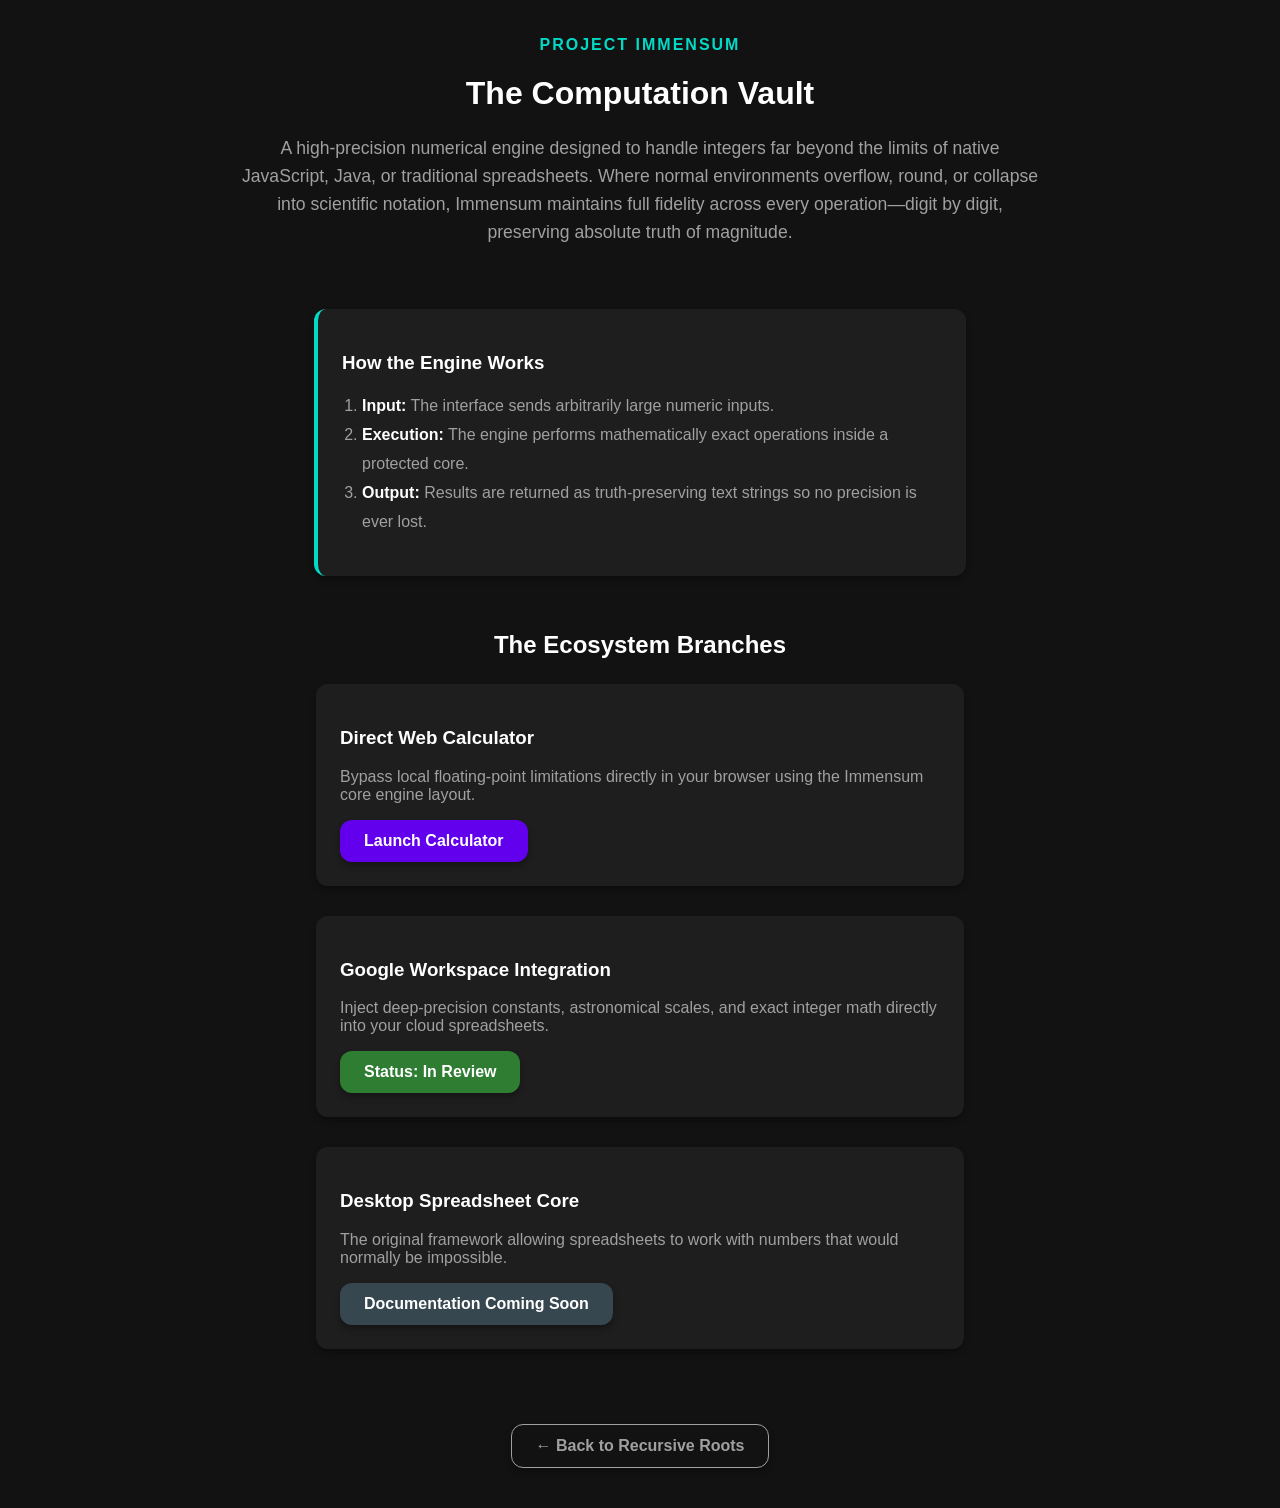
==== immensum/index.html @ 2aa3c857 "add immensum" ====
<!DOCTYPE html>
<html lang="en">
<head>
    <meta charset="UTF-8">
    <meta name="viewport" content="width=device-width, initial-scale=1.0">
    <title>Immensum - High-Precision Engine</title>
    <!-- Reusing your uniform design system from the folder above -->
    <link rel="stylesheet" href="../global.css">
</head>
<body>

    <header style="text-align: center; margin-bottom: 30px; max-width: 800px;">
        <p style="color: var(--accent-color); font-weight: bold; letter-spacing: 2px; margin-bottom: 5px;">PROJECT IMMENSUM</p>
        <h1>The Computation Vault</h1>
        <p style="color: var(--text-muted); font-size: 1.1rem; line-height: 1.6;">
            A high‑precision numerical engine designed to handle integers far beyond the limits of native JavaScript, Java, or traditional spreadsheets. Where normal environments overflow, round, or collapse into scientific notation, Immensum maintains full fidelity across every operation—digit by digit, preserving absolute truth of magnitude.
        </p>
    </header>

    <main style="display: flex; flex-direction: column; align-items: center; width: 100%;">

        <!-- How It Works Section -->
        <div class="card" style="border-left: 4px solid var(--accent-color);">
            <h3>How the Engine Works</h3>
            <ol style="padding-left: 20px; color: var(--text-muted); line-height: 1.8;">
                <li><strong style="color: white;">Input:</strong> The interface sends arbitrarily large numeric inputs.</li>
                <li><strong style="color: white;">Execution:</strong> The engine performs mathematically exact operations inside a protected core.</li>
                <li><strong style="color: white;">Output:</strong> Results are returned as truth-preserving text strings so no precision is ever lost.</li>
            </ol>
        </div>

        <h2 style="margin-top: 40px; margin-bottom: 10px;">The Ecosystem Branches</h2>

        <!-- Branch 1: The Web Calculator -->
        <div class="card">
            <h3>Direct Web Calculator</h3>
            <p style="color: var(--text-muted);">Bypass local floating-point limitations directly in your browser using the Immensum core engine layout.</p>
            <button class="btn" onclick="window.location.href='./calculator/index.html'">Launch Calculator</button>
        </div>

        <!-- Branch 2: Google Sheets Plug-in -->
        <div class="card">
            <h3>Google Workspace Integration</h3>
            <p style="color: var(--text-muted);">Inject deep-precision constants, astronomical scales, and exact integer math directly into your cloud spreadsheets.</p>
            <button class="btn" style="background-color: #2e7d32;" onclick="alert('Currently in review with the Google Web Store Team. Standing by!')">Status: In Review</button>
        </div>

        <!-- Branch 3: Excel Integration -->
        <div class="card">
            <h3>Desktop Spreadsheet Core</h3>
            <p style="color: var(--text-muted);">The original framework allowing spreadsheets to work with numbers that would normally be impossible.</p>
            <button class="btn" style="background-color: #37474f; cursor: not-allowed;">Documentation Coming Soon</button>
        </div>

    </main>

    <footer style="margin-top: 60px; margin-bottom: 20px;">
        <button class="btn" style="background-color: transparent; border: 1px solid var(--text-muted); color: var(--text-muted);" onclick="window.location.href='../index.html'">← Back to Recursive Roots</button>
    </footer>

</body>
</html>
---- global.css ----
/* ==========================================================================
   RECURSIVE ROOTS - GLOBAL DESIGN SYSTEM
   ========================================================================== */

:root {
    /* Colors */
    --primary-color: #6200ee;
    --accent-color: #03dac6;
    --background-color: #121212;
    --card-background: #1e1e1e;
    --text-main: #ffffff;
    --text-muted: #a0a0a0;

    /* Uniform Shapes */
    --rounded-corners: 12px;
    --button-padding: 12px 24px;
    --main-shadow: 0 4px 6px rgba(0, 0, 0, 0.3);
}

body {
    background-color: var(--background-color);
    color: var(--text-main);
    font-family: 'Segoe UI', Tahoma, Geneva, Verdana, sans-serif;
    margin: 0;
    padding: 20px;
    display: flex;
    flex-direction: column;
    align-items: center;
}

.card {
    background-color: var(--card-background);
    border-radius: var(--rounded-corners);
    box-shadow: var(--main-shadow);
    padding: 24px;
    margin: 15px;
    max-width: 600px;
    width: 100%;
}

.btn {
    background-color: var(--primary-color);
    color: white;
    border: none;
    border-radius: var(--rounded-corners);
    padding: var(--button-padding);
    font-size: 1rem;
    font-weight: 600;
    cursor: pointer;
    box-shadow: var(--main-shadow);
    transition: transform 0.2s, background-color 0.2s;
}

.btn:hover {
    transform: translateY(-2px);
    filter: brightness(1.2);
}

.btn:active {
    transform: translateY(0);
}
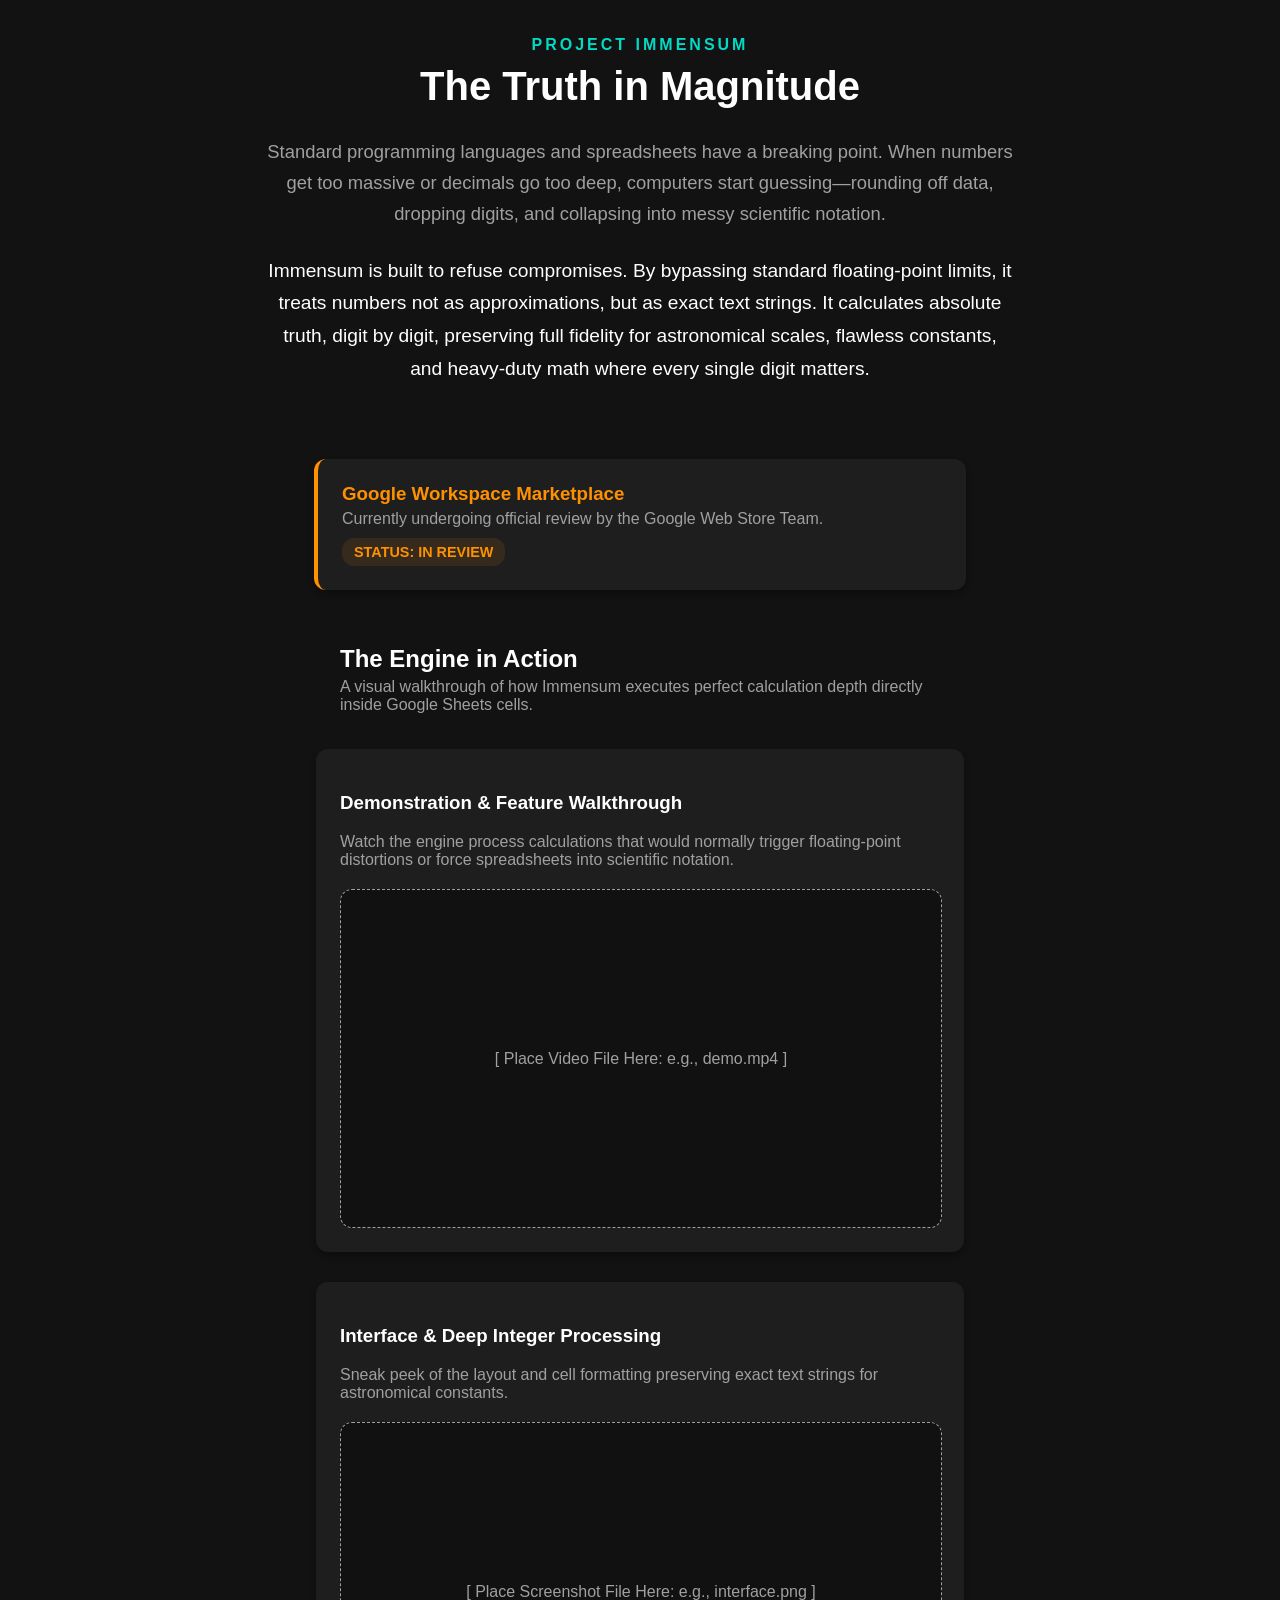
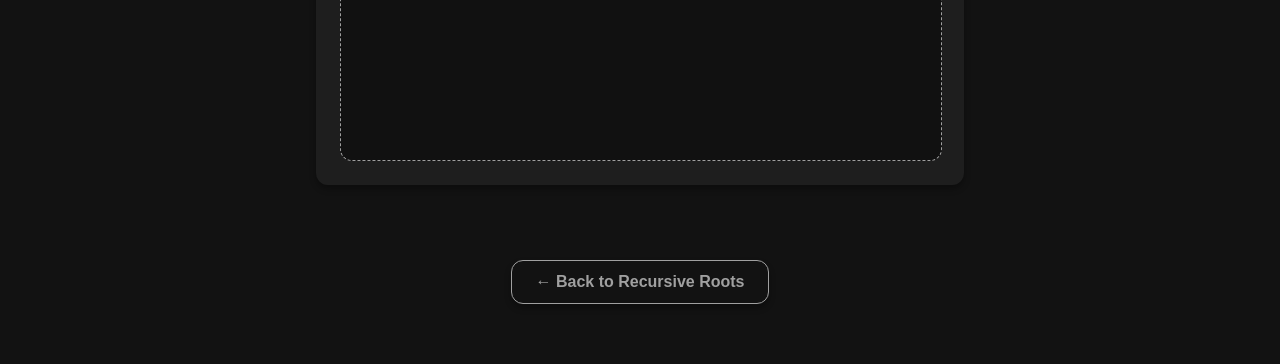
==== commit 8faddf15: "fix html" ====
--- a/immensum/index.html
+++ b/immensum/index.html
@@ -3,58 +3,69 @@
 <head>
     <meta charset="UTF-8">
     <meta name="viewport" content="width=device-width, initial-scale=1.0">
-    <title>Immensum - High-Precision Engine</title>
-    <!-- Reusing your uniform design system from the folder above -->
+    <title>Immensum - Google Sheets Dashboard</title>
+    <!-- Reusing your uniform design system -->
     <link rel="stylesheet" href="../global.css">
 </head>
 <body>
 
-    <header style="text-align: center; margin-bottom: 30px; max-width: 800px;">
-        <p style="color: var(--accent-color); font-weight: bold; letter-spacing: 2px; margin-bottom: 5px;">PROJECT IMMENSUM</p>
-        <h1>The Computation Vault</h1>
-        <p style="color: var(--text-muted); font-size: 1.1rem; line-height: 1.6;">
-            A high‑precision numerical engine designed to handle integers far beyond the limits of native JavaScript, Java, or traditional spreadsheets. Where normal environments overflow, round, or collapse into scientific notation, Immensum maintains full fidelity across every operation—digit by digit, preserving absolute truth of magnitude.
+    <!-- Our Remastered, Meaningful Intro -->
+    <header style="text-align: center; margin-bottom: 40px; max-width: 750px;">
+        <p style="color: var(--accent-color); font-weight: bold; letter-spacing: 3px; margin-bottom: 10px;">PROJECT IMMENSUM</p>
+        <h1 style="font-size: 2.5rem; margin-top: 0;">The Truth in Magnitude</h1>
+
+        <p style="color: var(--text-muted); font-size: 1.15rem; line-height: 1.7; margin-bottom: 25px;">
+            Standard programming languages and spreadsheets have a breaking point. When numbers get too massive or decimals go too deep, computers start guessing—rounding off data, dropping digits, and collapsing into messy scientific notation.
+        </p>
+
+        <p style="color: var(--text-main); font-size: 1.2rem; line-height: 1.7; font-weight: 500;">
+            Immensum is built to refuse compromises. By bypassing standard floating-point limits, it treats numbers not as approximations, but as exact text strings. It calculates absolute truth, digit by digit, preserving full fidelity for astronomical scales, flawless constants, and heavy-duty math where every single digit matters.
         </p>
     </header>
 
     <main style="display: flex; flex-direction: column; align-items: center; width: 100%;">
 
-        <!-- How It Works Section -->
-        <div class="card" style="border-left: 4px solid var(--accent-color);">
-            <h3>How the Engine Works</h3>
-            <ol style="padding-left: 20px; color: var(--text-muted); line-height: 1.8;">
-                <li><strong style="color: white;">Input:</strong> The interface sends arbitrarily large numeric inputs.</li>
-                <li><strong style="color: white;">Execution:</strong> The engine performs mathematically exact operations inside a protected core.</li>
-                <li><strong style="color: white;">Output:</strong> Results are returned as truth-preserving text strings so no precision is ever lost.</li>
-            </ol>
+        <!-- Store Status Card -->
+        <div class="card" style="border-left: 4px solid #ff9100; display: flex; justify-content: space-between; align-items: center; flex-wrap: wrap;">
+            <div>
+                <h3 style="margin: 0; color: #ff9100;">Google Workspace Marketplace</h3>
+                <p style="margin: 5px 0 0 0; color: var(--text-muted);">Currently undergoing official review by the Google Web Store Team.</p>
+            </div>
+            <span style="background: rgba(255, 145, 0, 0.1); color: #ff9100; padding: 6px 12px; border-radius: var(--rounded-corners); font-weight: bold; font-size: 0.9rem; margin-top: 10px;">STATUS: IN REVIEW</span>
         </div>
 
-        <h2 style="margin-top: 40px; margin-bottom: 10px;">The Ecosystem Branches</h2>
+        <!-- Visual Showcase / Gallery Workspace -->
+        <h2 style="margin-top: 40px; margin-bottom: 5px; text-align: left; width: 100%; max-width: 600px;">The Engine in Action</h2>
+        <p style="color: var(--text-muted); text-align: left; width: 100%; max-width: 600px; margin-top: 0; margin-bottom: 20px;">
+            A visual walkthrough of how Immensum executes perfect calculation depth directly inside Google Sheets cells.
+        </p>
 
-        <!-- Branch 1: The Web Calculator -->
+        <!-- Media Slot 1 -->
         <div class="card">
-            <h3>Direct Web Calculator</h3>
-            <p style="color: var(--text-muted);">Bypass local floating-point limitations directly in your browser using the Immensum core engine layout.</p>
-            <button class="btn" onclick="window.location.href='./calculator/index.html'">Launch Calculator</button>
+            <h3>Demonstration & Feature Walkthrough</h3>
+            <p style="color: var(--text-muted); margin-bottom: 20px;">Watch the engine process calculations that would normally trigger floating-point distortions or force spreadsheets into scientific notation.</p>
+
+            <!-- This is a placeholder for your video file -->
+            <div style="background: #111; width: 100%; aspect-ratio: 16/9; border-radius: var(--rounded-corners); display: flex; align-items: center; justify-content: center; border: 1px dashed var(--text-muted);">
+                <p style="color: var(--text-muted);">[ Place Video File Here: e.g., demo.mp4 ]</p>
+            </div>
         </div>
 
-        <!-- Branch 2: Google Sheets Plug-in -->
+        <!-- Media Slot 2 -->
         <div class="card">
-            <h3>Google Workspace Integration</h3>
-            <p style="color: var(--text-muted);">Inject deep-precision constants, astronomical scales, and exact integer math directly into your cloud spreadsheets.</p>
-            <button class="btn" style="background-color: #2e7d32;" onclick="alert('Currently in review with the Google Web Store Team. Standing by!')">Status: In Review</button>
-        </div>
+            <h3>Interface & Deep Integer Processing</h3>
+            <p style="color: var(--text-muted); margin-bottom: 20px;">Sneak peek of the layout and cell formatting preserving exact text strings for astronomical constants.</p>
 
-        <!-- Branch 3: Excel Integration -->
-        <div class="card">
-            <h3>Desktop Spreadsheet Core</h3>
-            <p style="color: var(--text-muted);">The original framework allowing spreadsheets to work with numbers that would normally be impossible.</p>
-            <button class="btn" style="background-color: #37474f; cursor: not-allowed;">Documentation Coming Soon</button>
+            <!-- This is a placeholder for your screenshot file -->
+            <div style="background: #111; width: 100%; aspect-ratio: 16/9; border-radius: var(--rounded-corners); display: flex; align-items: center; justify-content: center; border: 1px dashed var(--text-muted);">
+                <p style="color: var(--text-muted);">[ Place Screenshot File Here: e.g., interface.png ]</p>
+            </div>
         </div>
 
     </main>
 
-    <footer style="margin-top: 60px; margin-bottom: 20px;">
+    <!-- Uniform Navigation Footer -->
+    <footer style="margin-top: 60px; margin-bottom: 40px;">
         <button class="btn" style="background-color: transparent; border: 1px solid var(--text-muted); color: var(--text-muted);" onclick="window.location.href='../index.html'">← Back to Recursive Roots</button>
     </footer>
 
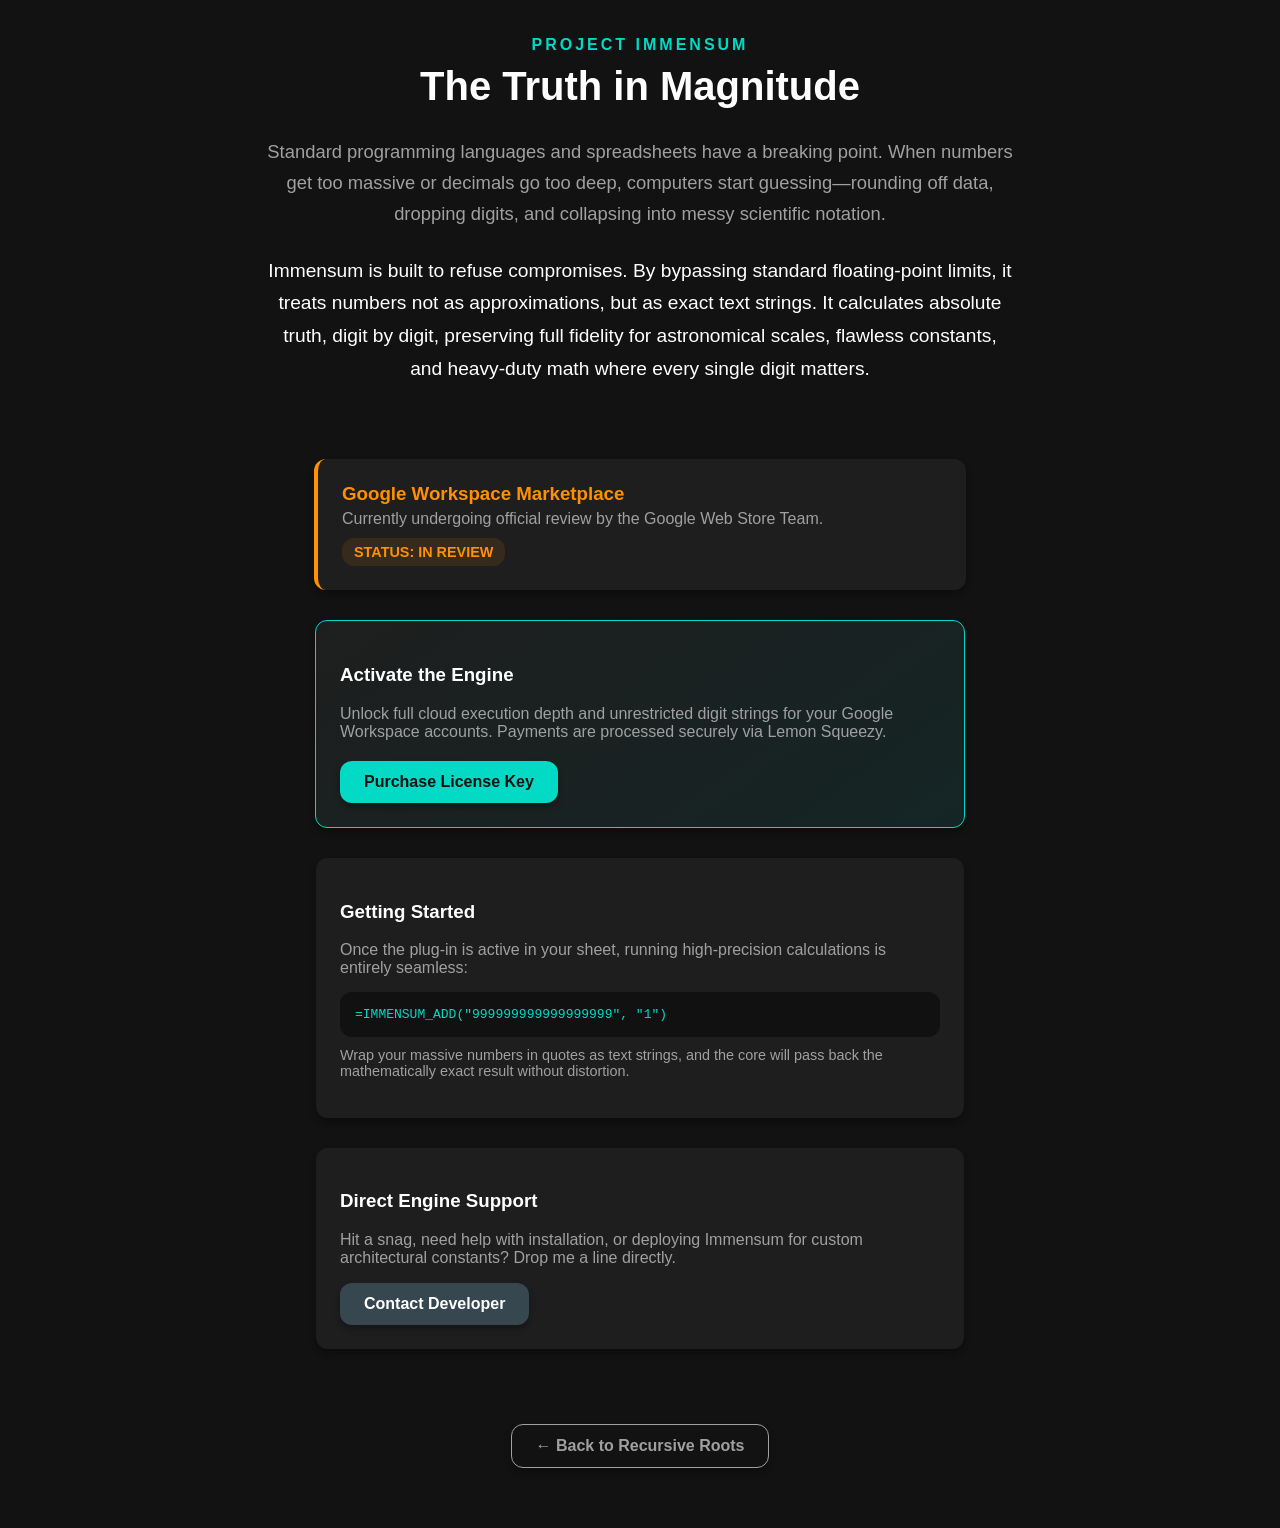
==== commit c53d9904: "da" ====
--- a/immensum/index.html
+++ b/immensum/index.html
@@ -9,7 +9,7 @@
 </head>
 <body>
 
-    <!-- Our Remastered, Meaningful Intro -->
+    <!-- Our Remastered Philosophy Intro -->
     <header style="text-align: center; margin-bottom: 40px; max-width: 750px;">
         <p style="color: var(--accent-color); font-weight: bold; letter-spacing: 3px; margin-bottom: 10px;">PROJECT IMMENSUM</p>
         <h1 style="font-size: 2.5rem; margin-top: 0;">The Truth in Magnitude</h1>
@@ -34,32 +34,41 @@
             <span style="background: rgba(255, 145, 0, 0.1); color: #ff9100; padding: 6px 12px; border-radius: var(--rounded-corners); font-weight: bold; font-size: 0.9rem; margin-top: 10px;">STATUS: IN REVIEW</span>
         </div>
 
-        <!-- Visual Showcase / Gallery Workspace -->
-        <h2 style="margin-top: 40px; margin-bottom: 5px; text-align: left; width: 100%; max-width: 600px;">The Engine in Action</h2>
-        <p style="color: var(--text-muted); text-align: left; width: 100%; max-width: 600px; margin-top: 0; margin-bottom: 20px;">
-            A visual walkthrough of how Immensum executes perfect calculation depth directly inside Google Sheets cells.
-        </p>
-
-        <!-- Media Slot 1 -->
-        <div class="card">
-            <h3>Demonstration & Feature Walkthrough</h3>
-            <p style="color: var(--text-muted); margin-bottom: 20px;">Watch the engine process calculations that would normally trigger floating-point distortions or force spreadsheets into scientific notation.</p>
-
-            <!-- This is a placeholder for your video file -->
-            <div style="background: #111; width: 100%; aspect-ratio: 16/9; border-radius: var(--rounded-corners); display: flex; align-items: center; justify-content: center; border: 1px dashed var(--text-muted);">
-                <p style="color: var(--text-muted);">[ Place Video File Here: e.g., demo.mp4 ]</p>
-            </div>
+        <!-- Lemon Squeezy Purchasing Gateway -->
+        <div class="card" style="border: 1px solid var(--accent-color); background: linear-gradient(145deg, var(--card-background), #152525);">
+            <h3>Activate the Engine</h3>
+            <p style="color: var(--text-muted); margin-bottom: 20px;">
+                Unlock full cloud execution depth and unrestricted digit strings for your Google Workspace accounts. Payments are processed securely via Lemon Squeezy.
+            </p>
+            <!-- Uniform rounded button with your theme color -->
+            <button class="btn" style="background-color: var(--accent-color); color: #121212;" onclick="window.open('https://your-lemon-squeezy-link-here', '_blank')">
+                Purchase License Key
+            </button>
         </div>
 
-        <!-- Media Slot 2 -->
+        <!-- How To Use / Getting Started -->
         <div class="card">
-            <h3>Interface & Deep Integer Processing</h3>
-            <p style="color: var(--text-muted); margin-bottom: 20px;">Sneak peek of the layout and cell formatting preserving exact text strings for astronomical constants.</p>
+            <h3>Getting Started</h3>
+            <p style="color: var(--text-muted); margin-bottom: 15px;">Once the plug-in is active in your sheet, running high-precision calculations is entirely seamless:</p>
 
-            <!-- This is a placeholder for your screenshot file -->
-            <div style="background: #111; width: 100%; aspect-ratio: 16/9; border-radius: var(--rounded-corners); display: flex; align-items: center; justify-content: center; border: 1px dashed var(--text-muted);">
-                <p style="color: var(--text-muted);">[ Place Screenshot File Here: e.g., interface.png ]</p>
+            <div style="background: #111; padding: 15px; border-radius: var(--rounded-corners); margin-bottom: 10px; font-family: monospace; color: var(--accent-color);">
+                =IMMENSUM_ADD("999999999999999999", "1")
             </div>
+            <p style="color: var(--text-muted); font-size: 0.9rem; margin-top: 0;">
+                Wrap your massive numbers in quotes as text strings, and the core will pass back the mathematically exact result without distortion.
+            </p>
+        </div>
+
+        <!-- Support / Contact Portal -->
+        <div class="card">
+            <h3>Direct Engine Support</h3>
+            <p style="color: var(--text-muted);">
+                Hit a snag, need help with installation, or deploying Immensum for custom architectural constants? Drop me a line directly.
+            </p>
+            <!-- Reusing button styles, making it look distinct -->
+            <button class="btn" style="background-color: #37474f;" onclick="window.location.href='mailto:your-email@here.com?subject=Immensum%20Support'">
+                Contact Developer
+            </button>
         </div>
 
     </main>
